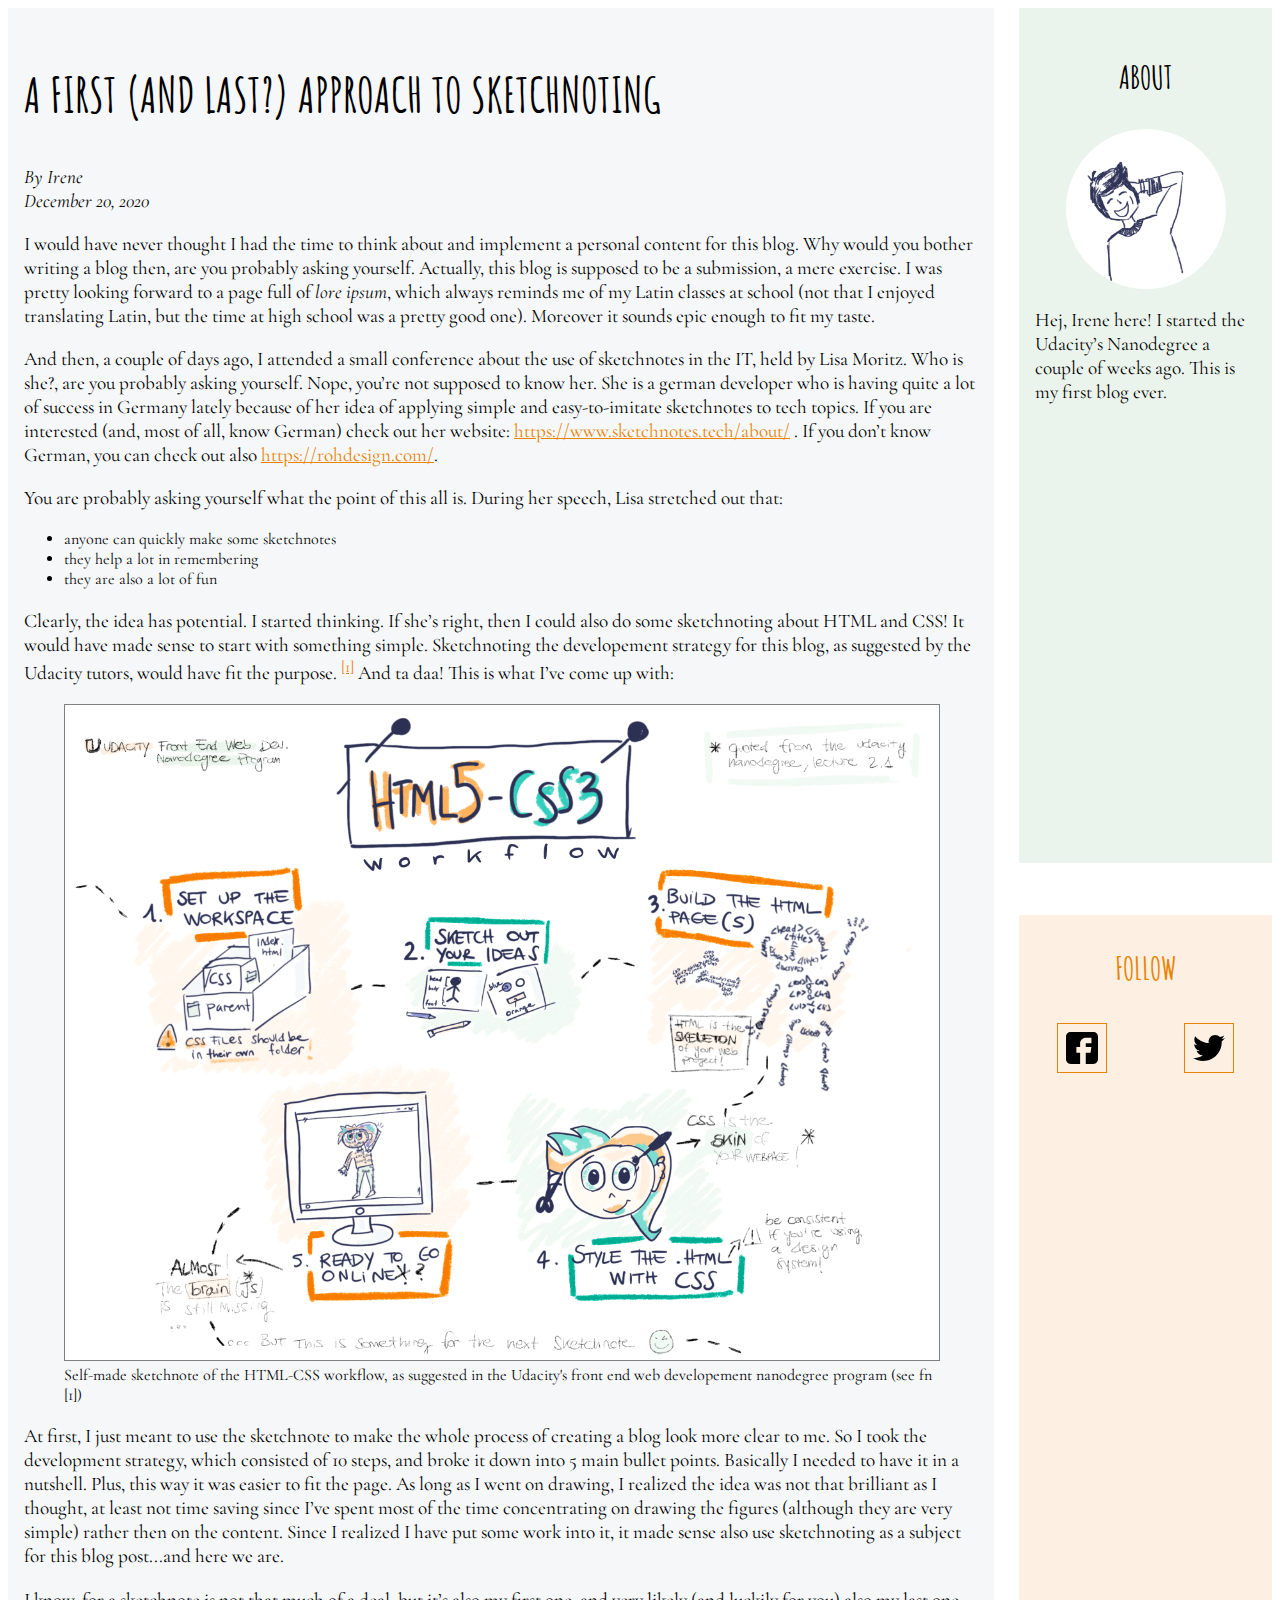
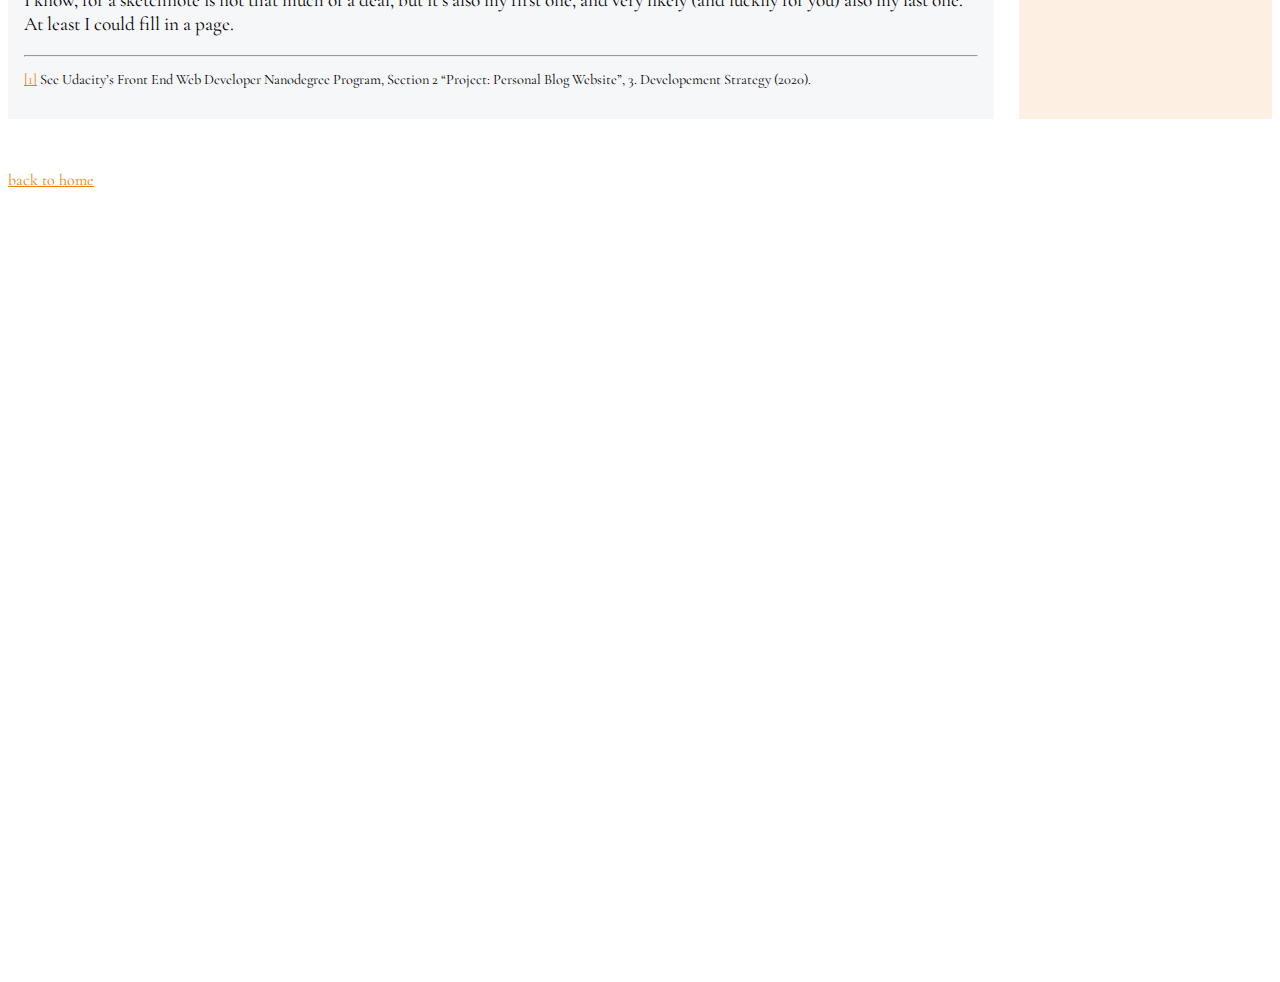
==== blog-post.html @ 9a821e77 "Subject: docs, style create a not-found page inserted an image in the blog-post card Update titles u" ====
<!DOCTYPE html>
<html lang="en" dir="ltr">
  <head>
    <meta charset="utf-8">
    <title>blog post</title>
    <link href="css/blog-post.css" type="text/css" rel="stylesheet" />
  </head>
  <body>
    <div class="grid-pb">
      <div class="main">
        <h2>A first (and last?) approach to sketchnoting</h2>
        <p id="pitalic">By Irene
        <br>
        December 20, 2020
        </p>
        <p>I would have never thought I had the time to think about and implement a personal content for this blog. Why would you bother writing a blog then, are you probably asking yourself. Actually, this blog is supposed to be a submission, a mere exercise. I was pretty looking forward to a page full of <i>lore ipsum</i>, which always reminds me of my Latin classes at school (not that I enjoyed translating Latin, but the time at high school was a pretty good one). Moreover it sounds epic enough to fit my taste. </p>
        <p>And then, a couple of days ago, I attended a small conference about the use of sketchnotes in the IT, held by Lisa Moritz. Who is she?, are you probably asking yourself. Nope, you’re not supposed to know her. She is a german developer who is having quite a lot of success in Germany lately because of her idea of applying simple and easy-to-imitate sketchnotes to tech topics. If you are interested (and, most of all, know German) check out her website:
        <a id="link"href="https://www.sketchnotes.tech/about/">https://www.sketchnotes.tech/about/</a> . If you don’t know German, you can check out also <a id="link"href="https://rohdesign.com/">https://rohdesign.com/</a>. </p>
        <p>You are probably asking yourself what the point of this all is. During her speech, Lisa stretched out that:</p>
          <ul class="typo" id="list">
          <li>anyone can quickly make some sketchnotes</li>
          <li>they help a lot in remembering</li>
          <li>they are also a lot of fun</li>
          </ul>
        <p>Clearly, the idea has potential.
        I started thinking. If she’s right, then I could also do some sketchnoting about HTML and CSS!
        It would have made sense to start with something simple. Sketchnoting the developement strategy for this blog, as suggested by the Udacity tutors, would have fit the purpose. <sup><a href="#fn1" id="link" id="r1">[1]</a></sup> And ta daa! This is what I’ve come up with:
        </p>
        <figure id="sketchnotes">
          <img src="img/Sketchnote_neu.png" id="Sketchnote">
          <figcaption class="typo">Self-made sketchnote of the HTML-CSS workflow, as suggested in the Udacity's front end web developement nanodegree program (see fn [1])</figcaption>
        </figure>
        <p>At first, I just meant to use the sketchnote to make the whole process of creating a blog look more clear to me. So I took the development strategy, which consisted of 10 steps, and broke it down into 5 main bullet points. Basically I needed to have it in a nutshell. Plus, this way it was easier to fit the page.
        As long as I went on drawing, I realized the idea was not that brilliant as I thought, at least not time saving since I’ve spent most of the time concentrating on drawing the figures (although they are very simple) rather then on the content.
        Since I realized I have put some work into it, it made sense also use sketchnoting as a subject for this blog post...and here we are. </p>

        <p>I know, for a sketchnote is not that much of a deal, but it’s also my first one, and very likely (and luckily for you) also my last one.
        At least I could fill in a page.</p>
        <hr>
        <p id="fn1"><a href="#r1" id="link">[1]</a> See Udacity’s Front End Web Developer Nanodegree Program, Section 2 “Project: Personal Blog Website”, 3. Developement Strategy (2020).</p>
      </div>
      <div class="about">
        <div class="about_flex">
          <h3>About</h3>
          <img src="img/Me.png" id="Me">
          <p>Hej, Irene here! I started the Udacity’s Nanodegree a couple of weeks ago. This is my first blog ever.</p>
        </div>
      </div>
      <div class="follow">
        <h3>Follow</h3>
        <div class="social">
          <a href="#" id="social_icon"><img src="img/facebook.svg"></a>
          <a href="#" id="social_icon"><img src="img/twitter.svg"></a>
        </div>
      </div>
      <div class="footer">
        <a href="index.html" id="link">back to home</a>
      </div>
    </div>
  </body>
</html>
---- css/blog-post.css ----
@import "designsystem.css";

.grid-pb {
  display: grid;
  grid-gap: 2%;
  grid-template-columns: auto 20%;
  grid-template-rows: auto 1fr 1fr 1fr;
  grid-template-areas:
  "post about"
  "post about"
  "post follow"
  "footer footer"
}

.main {
  grid-area: post;
  background-color: #F5F7F9;
  padding: 1em;
}

.about {
  grid-area: about;
  background-color: #EBF4EC;
  padding: 1em;
}

.about_flex {
  display: flex;
  flex-direction: column;
  align-items: center;

}

.follow {
  grid-area: follow;
  background-color: #FDF0E3;
  color: #E98305;
  text-align: center;
}

.social {
  display: flex;
  flex-direction: row;
  justify-content: space-around;
}

#social_icon {
  height: 2rem;
  width: 2rem;
  padding: 0.5rem;
  margin: 0.2rem;
  border: 1px solid #E98305;
}

#Sketchnote {
  height: 100%;
  width: 100%;
  border: 1px solid grey;
}

#Me {
  max-width: 10rem;
  max-height: 10rem;
  border-radius: 100px;
  margin-left: 2.5rem;
  margin-right: 2.5rem;
}

#fn1 {
  font-size: 0.9em;
}
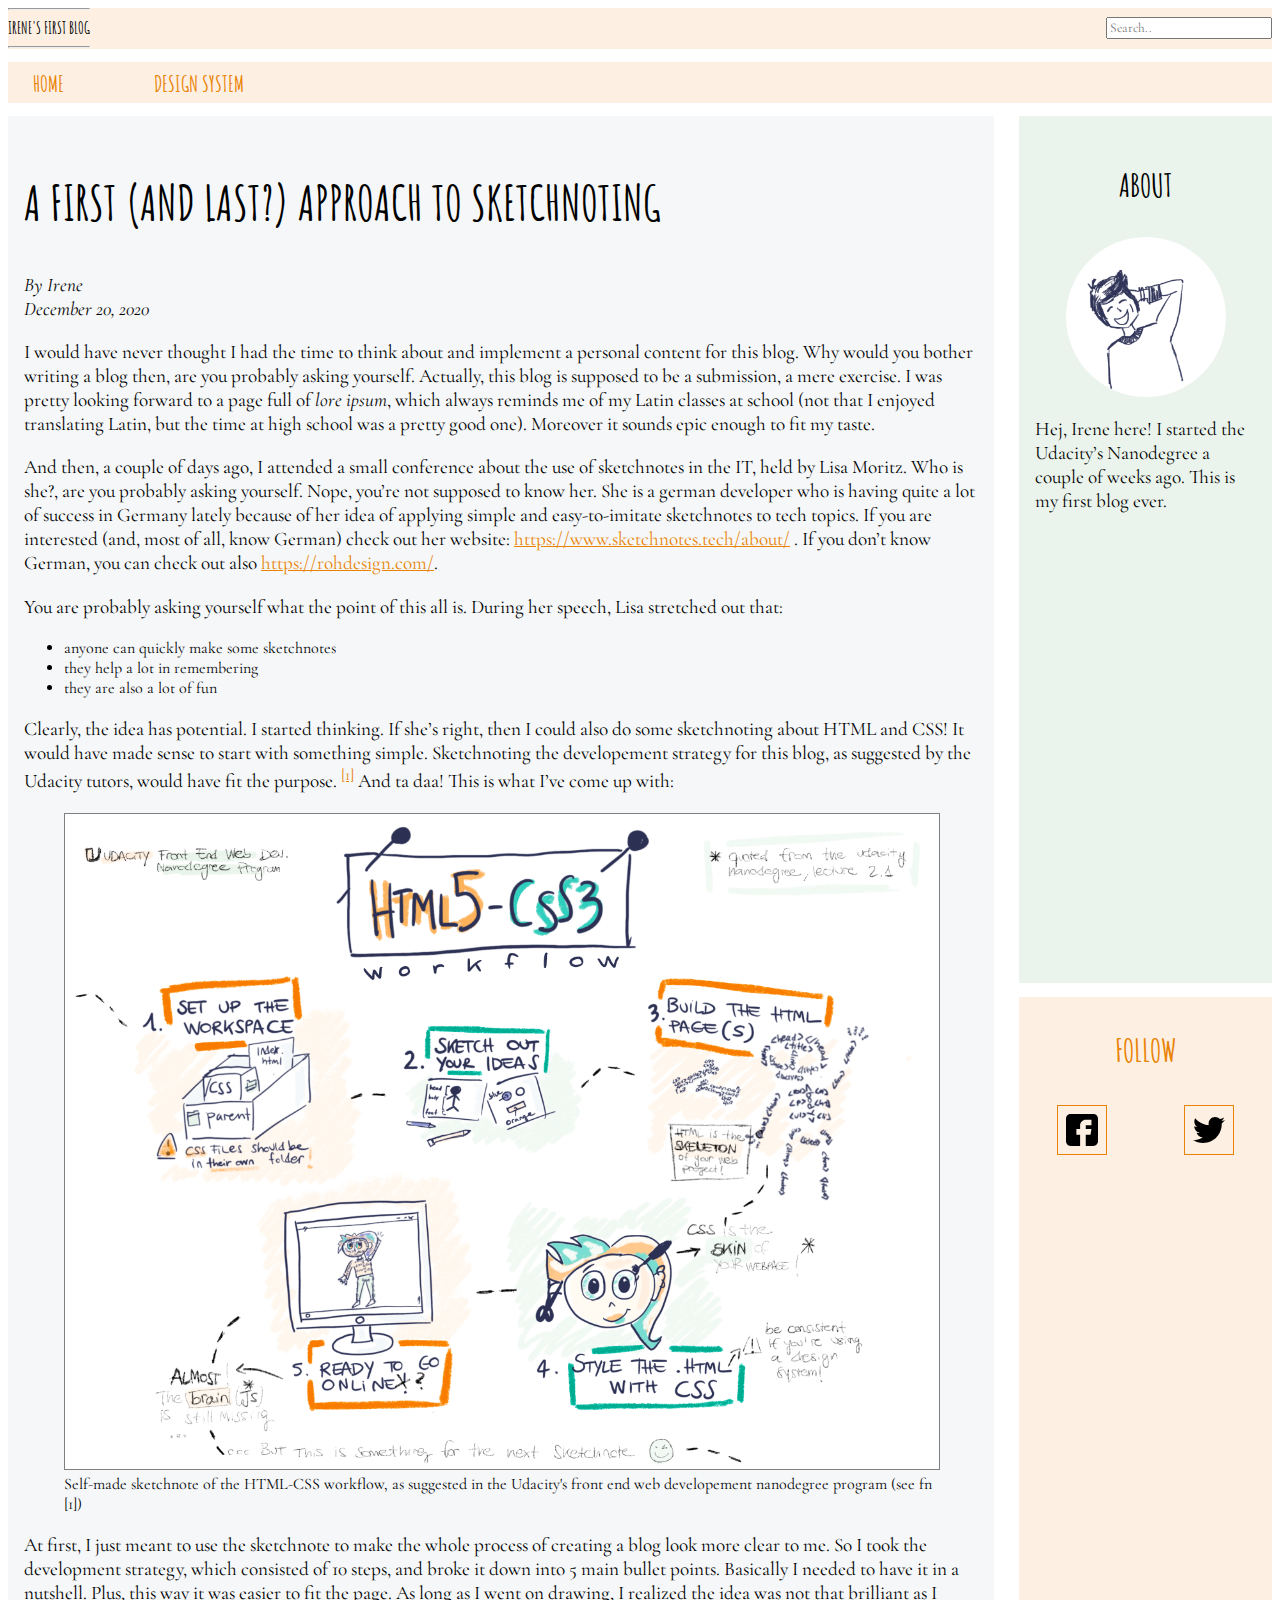
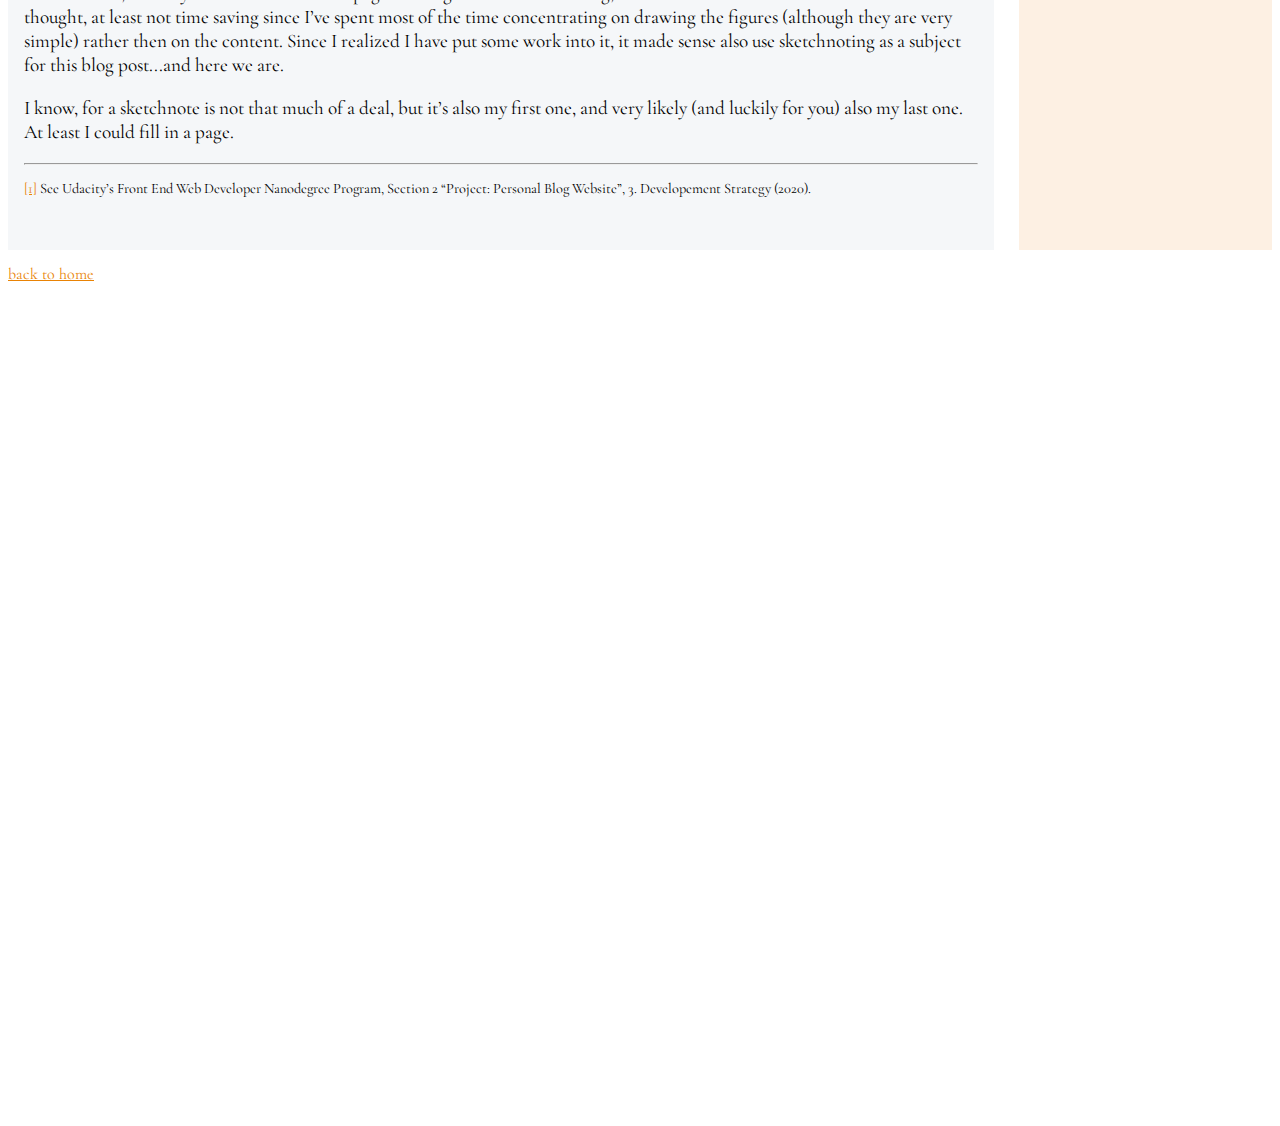
==== commit 75cfeef5: "Subject: docs, style add a header and a navbar to blog-post.html edit the link on notfound.html" ====
--- a/blog-post.html
+++ b/blog-post.html
@@ -7,6 +7,18 @@
   </head>
   <body>
     <div class="grid-pb">
+      <div class="header">
+        <div class="title">
+          <hr>
+          <h4 id="title_post">IRENE'S FIRST BLOG</h4>
+          <hr>
+        </div>
+         <input id="searchbar" type="text" placeholder="Search..">
+        </div>
+      <div class="navbar">
+        <a href="index.html" id="nav_link"><h4 id="nav_item">HOME</h4></a>
+        <a href="designsystem.html" id="nav_link"><h4 id="nav_item">Design System</h4></a>
+      </div>
       <div class="main">
         <h2>A first (and last?) approach to sketchnoting</h2>
         <p id="pitalic">By Irene
--- a/css/blog-post.css
+++ b/css/blog-post.css
@@ -2,14 +2,55 @@
 
 .grid-pb {
   display: grid;
-  grid-gap: 2%;
+  grid-column-gap: 2%;
+  grid-row-gap: 0.5%;
   grid-template-columns: auto 20%;
-  grid-template-rows: auto 1fr 1fr 1fr;
+  grid-template-rows: 1.5% 1.5% auto 1fr 1fr 1fr;
   grid-template-areas:
+  "head head"
+  "nav nav"
   "post about"
   "post about"
   "post follow"
   "footer footer"
+}
+
+.header {
+  grid-area: head;
+  display: flex;
+  flex-direction: row;
+  background-color: #FDF0E3;
+  align-items: center
+}
+
+#title_post {
+  font-size: 1em;
+  margin-top: 5px;
+  margin-bottom: 5px;
+}
+
+#searchbar {
+  margin-left: auto;
+}
+
+.navbar {
+  grid-area: nav;
+  display: flex;
+  flex-direction: row;
+  align-items: center;
+  padding-left: 2%;
+  background-color: #FDF0E3;
+}
+
+#nav_item {
+  margin-right: 4em;
+  color: #E98305;
+  /* color: black; */
+}
+
+#nav_link {
+  color: #E98305;
+  text-decoration: none;
 }
 
 .main {
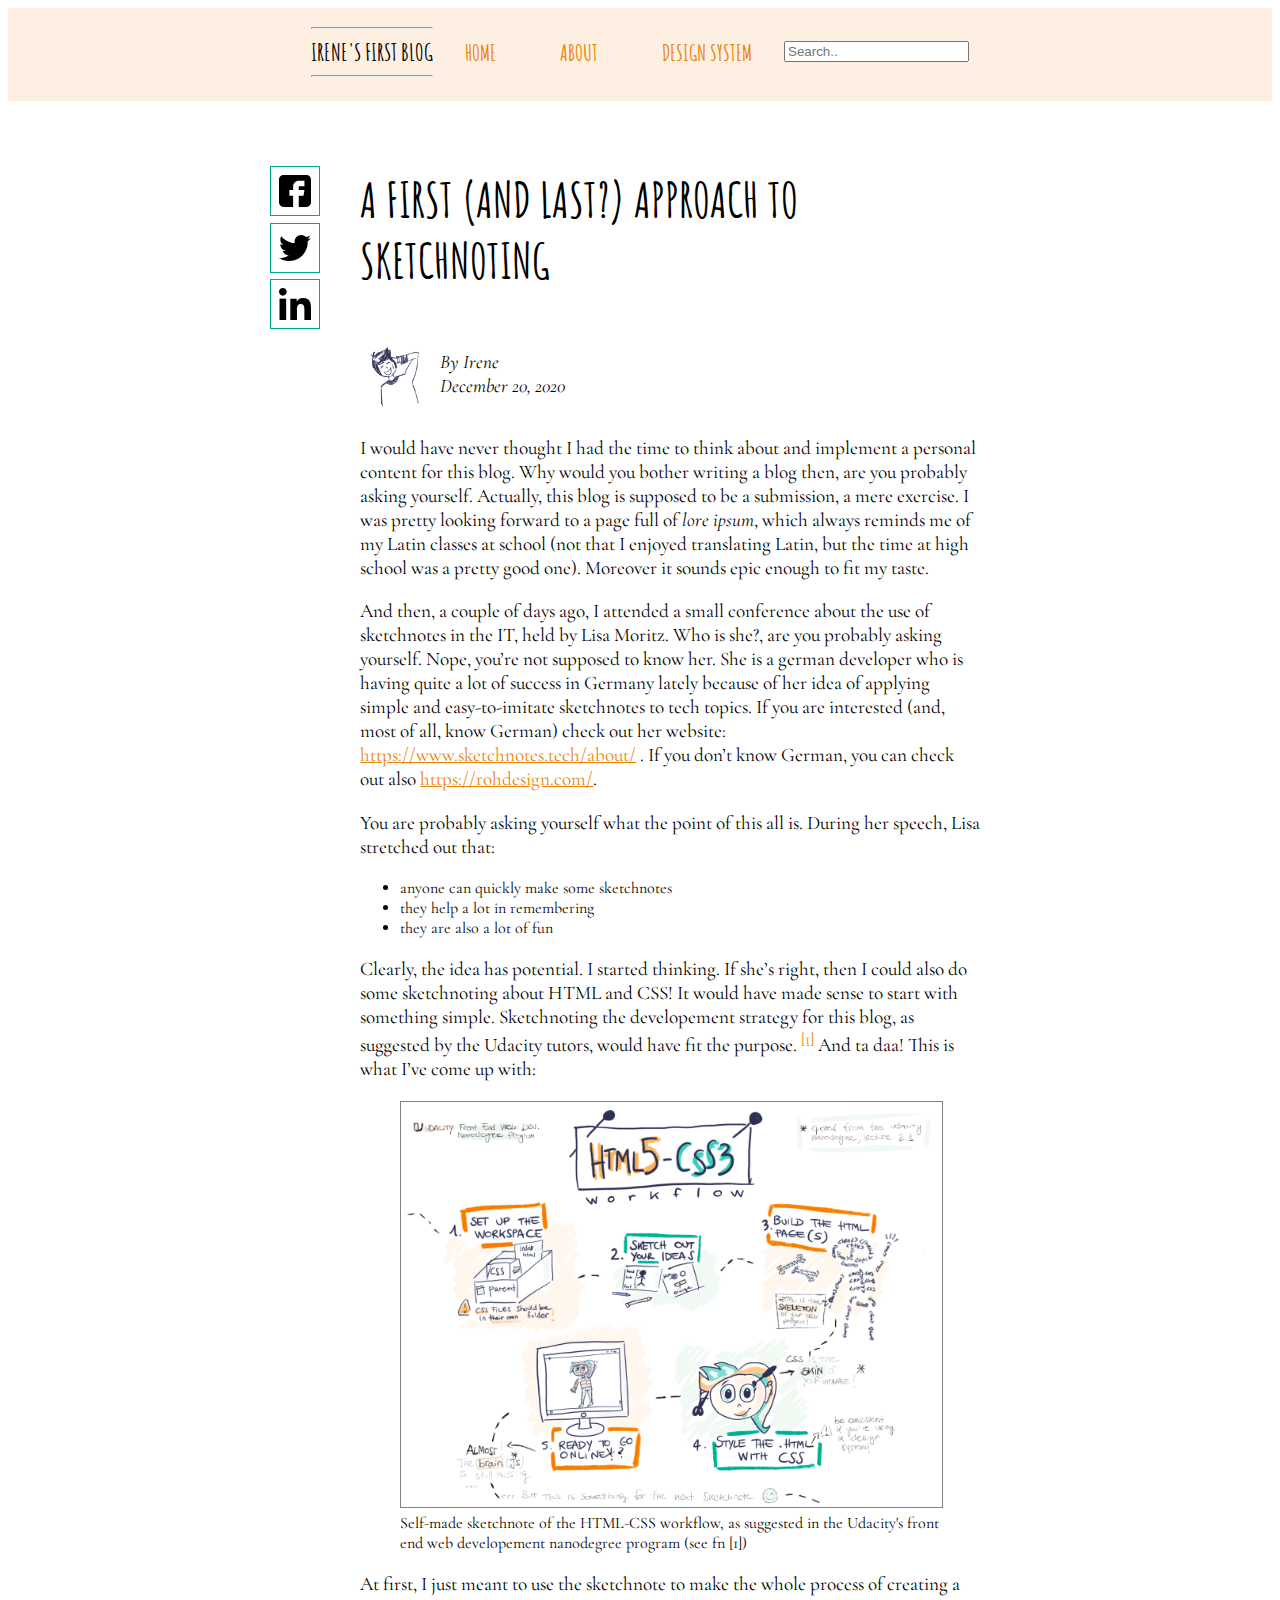
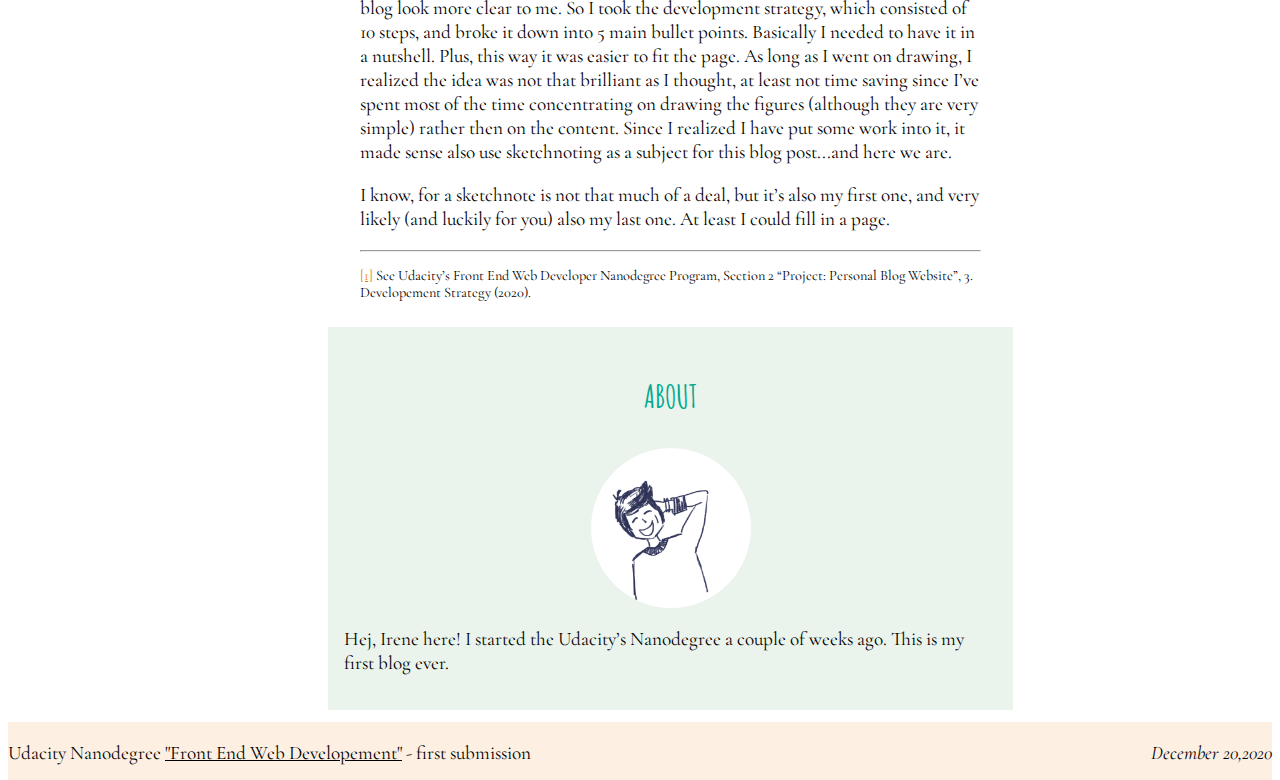
==== commit 0794aee1: "subject:docs,style play around with the structure changed header added spaces left and right for a b" ====
--- a/blog-post.html
+++ b/blog-post.html
@@ -3,43 +3,50 @@
   <head>
     <meta charset="utf-8">
     <title>blog post</title>
-    <link href="css/blog-post.css" type="text/css" rel="stylesheet" />
+    <link href="css/main.css" type="text/css" rel="stylesheet"/>
   </head>
   <body>
     <div class="grid-pb">
-      <div class="header">
-        <div class="title">
-          <hr>
-          <h4 id="title_post">IRENE'S FIRST BLOG</h4>
-          <hr>
+      <header class="header_bpost">
+        <div class="header_content">
+          <div class="title">
+            <hr>
+            <h4 id="title_post">IRENE'S FIRST BLOG</h4>
+            <hr>
+          </div>
+          <nav class="navbar_bpost">
+            <a href="index.html"><h4>HOME</h4></a>
+            <a href="#about"><h4>About</h4></a>
+            <a href="designsystem.html"><h4>Design System</h4></a>
+          </nav>
+          <input id="search_bpost" type="text" placeholder="Search..">
         </div>
-         <input id="searchbar" type="text" placeholder="Search..">
+       </header>
+      <article class="main">
+        <h2>A first (and last?) approach to sketchnoting</h2>
+        <div class="author">
+          <img src="img/Me.png" id="Me_small" alt="selfmade_portrait">
+          <p><em>By Irene
+            <br>
+            December 20, 2020
+          </em>
+          </p>
         </div>
-      <div class="navbar">
-        <a href="index.html" id="nav_link"><h4 id="nav_item">HOME</h4></a>
-        <a href="designsystem.html" id="nav_link"><h4 id="nav_item">Design System</h4></a>
-      </div>
-      <div class="main">
-        <h2>A first (and last?) approach to sketchnoting</h2>
-        <p id="pitalic">By Irene
-        <br>
-        December 20, 2020
-        </p>
         <p>I would have never thought I had the time to think about and implement a personal content for this blog. Why would you bother writing a blog then, are you probably asking yourself. Actually, this blog is supposed to be a submission, a mere exercise. I was pretty looking forward to a page full of <i>lore ipsum</i>, which always reminds me of my Latin classes at school (not that I enjoyed translating Latin, but the time at high school was a pretty good one). Moreover it sounds epic enough to fit my taste. </p>
         <p>And then, a couple of days ago, I attended a small conference about the use of sketchnotes in the IT, held by Lisa Moritz. Who is she?, are you probably asking yourself. Nope, you’re not supposed to know her. She is a german developer who is having quite a lot of success in Germany lately because of her idea of applying simple and easy-to-imitate sketchnotes to tech topics. If you are interested (and, most of all, know German) check out her website:
-        <a id="link"href="https://www.sketchnotes.tech/about/">https://www.sketchnotes.tech/about/</a> . If you don’t know German, you can check out also <a id="link"href="https://rohdesign.com/">https://rohdesign.com/</a>. </p>
+        <a href="https://www.sketchnotes.tech/about/">https://www.sketchnotes.tech/about/</a> . If you don’t know German, you can check out also <a href="https://rohdesign.com/">https://rohdesign.com/</a>. </p>
         <p>You are probably asking yourself what the point of this all is. During her speech, Lisa stretched out that:</p>
-          <ul class="typo" id="list">
+          <ul>
           <li>anyone can quickly make some sketchnotes</li>
           <li>they help a lot in remembering</li>
           <li>they are also a lot of fun</li>
           </ul>
         <p>Clearly, the idea has potential.
         I started thinking. If she’s right, then I could also do some sketchnoting about HTML and CSS!
-        It would have made sense to start with something simple. Sketchnoting the developement strategy for this blog, as suggested by the Udacity tutors, would have fit the purpose. <sup><a href="#fn1" id="link" id="r1">[1]</a></sup> And ta daa! This is what I’ve come up with:
+        It would have made sense to start with something simple. Sketchnoting the developement strategy for this blog, as suggested by the Udacity tutors, would have fit the purpose. <sup><a href="#fn1" id="r1">[1]</a></sup> And ta daa! This is what I’ve come up with:
         </p>
         <figure id="sketchnotes">
-          <img src="img/Sketchnote_neu.png" id="Sketchnote">
+          <img src="img/Sketchnote_neu.png" alt="my_sketchnote" id="Sketchnote">
           <figcaption class="typo">Self-made sketchnote of the HTML-CSS workflow, as suggested in the Udacity's front end web developement nanodegree program (see fn [1])</figcaption>
         </figure>
         <p>At first, I just meant to use the sketchnote to make the whole process of creating a blog look more clear to me. So I took the development strategy, which consisted of 10 steps, and broke it down into 5 main bullet points. Basically I needed to have it in a nutshell. Plus, this way it was easier to fit the page.
@@ -49,25 +56,29 @@
         <p>I know, for a sketchnote is not that much of a deal, but it’s also my first one, and very likely (and luckily for you) also my last one.
         At least I could fill in a page.</p>
         <hr>
-        <p id="fn1"><a href="#r1" id="link">[1]</a> See Udacity’s Front End Web Developer Nanodegree Program, Section 2 “Project: Personal Blog Website”, 3. Developement Strategy (2020).</p>
-      </div>
-      <div class="about">
+        <p id="fn1"><a href="#r1">[1]</a> See Udacity’s Front End Web Developer Nanodegree Program, Section 2 “Project: Personal Blog Website”, 3. Developement Strategy (2020).</p>
+      </article>
+      <article class="about" id="about">
         <div class="about_flex">
           <h3>About</h3>
-          <img src="img/Me.png" id="Me">
+          <img src="img/Me.png" id="Me" alt="selfmade_portrait">
           <p>Hej, Irene here! I started the Udacity’s Nanodegree a couple of weeks ago. This is my first blog ever.</p>
         </div>
-      </div>
-      <div class="follow">
-        <h3>Follow</h3>
+      </article>
+      <article class="follow">
+        <!-- <h3>Follow</h3> -->
         <div class="social">
-          <a href="#" id="social_icon"><img src="img/facebook.svg"></a>
-          <a href="#" id="social_icon"><img src="img/twitter.svg"></a>
+          <a href="#"><img src="img/facebook.svg" alt="fb_logo"></a>
+          <a href="#"><img src="img/twitter.svg" alt="twitter_logo"></a>
+          <a href="#"><img src="img/linkedin.svg" alt="linkedin_logo"></a>
         </div>
-      </div>
-      <div class="footer">
-        <a href="index.html" id="link">back to home</a>
-      </div>
+      </article>
+      <footer class="footer">
+        <p>Udacity Nanodegree <u>"Front End Web Developement"</u> - first submission</p>
+        <p id="date">
+          <em>December 20,2020</em>
+        </p>
+      </footer>
     </div>
   </body>
 </html>
--- a/css/main.css
+++ b/css/main.css
@@ -0,0 +1,3 @@
+@import "designsystem.css";
+@import "index.css";
+@import "blog-post.css";
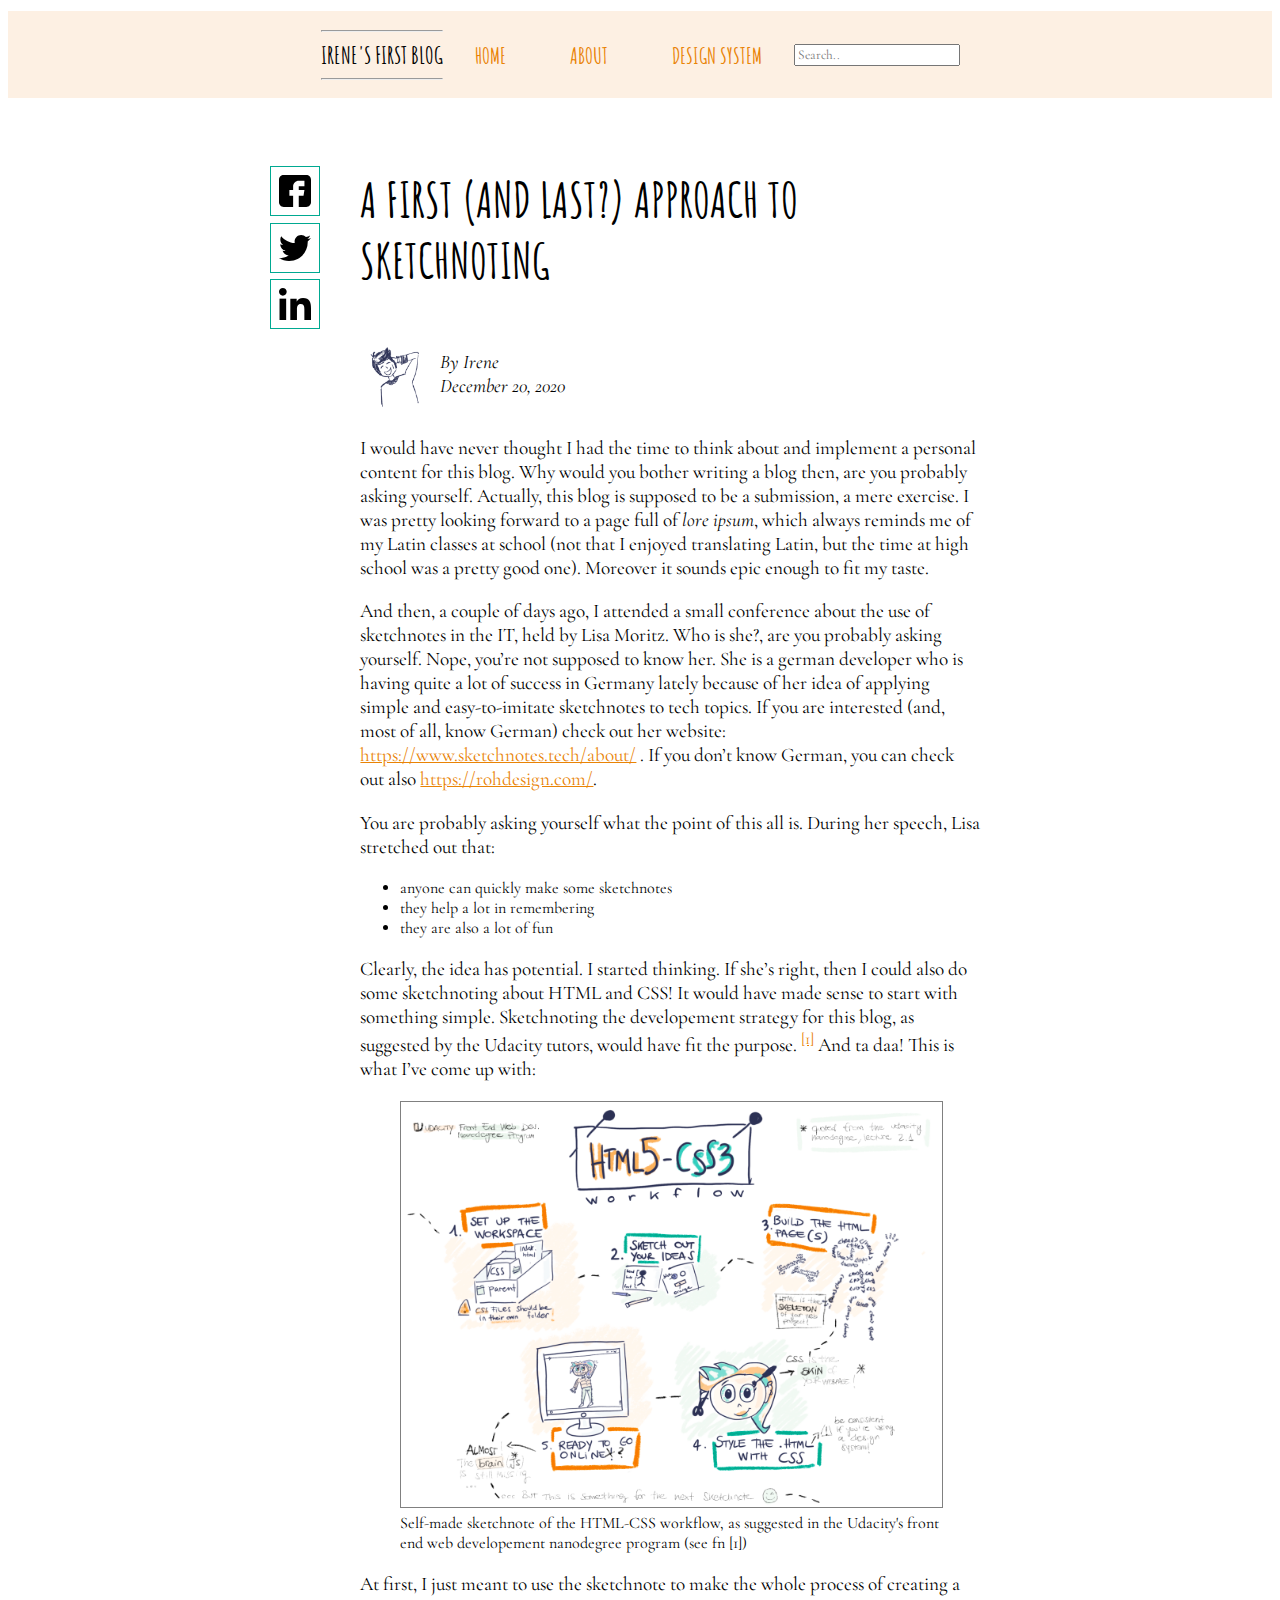
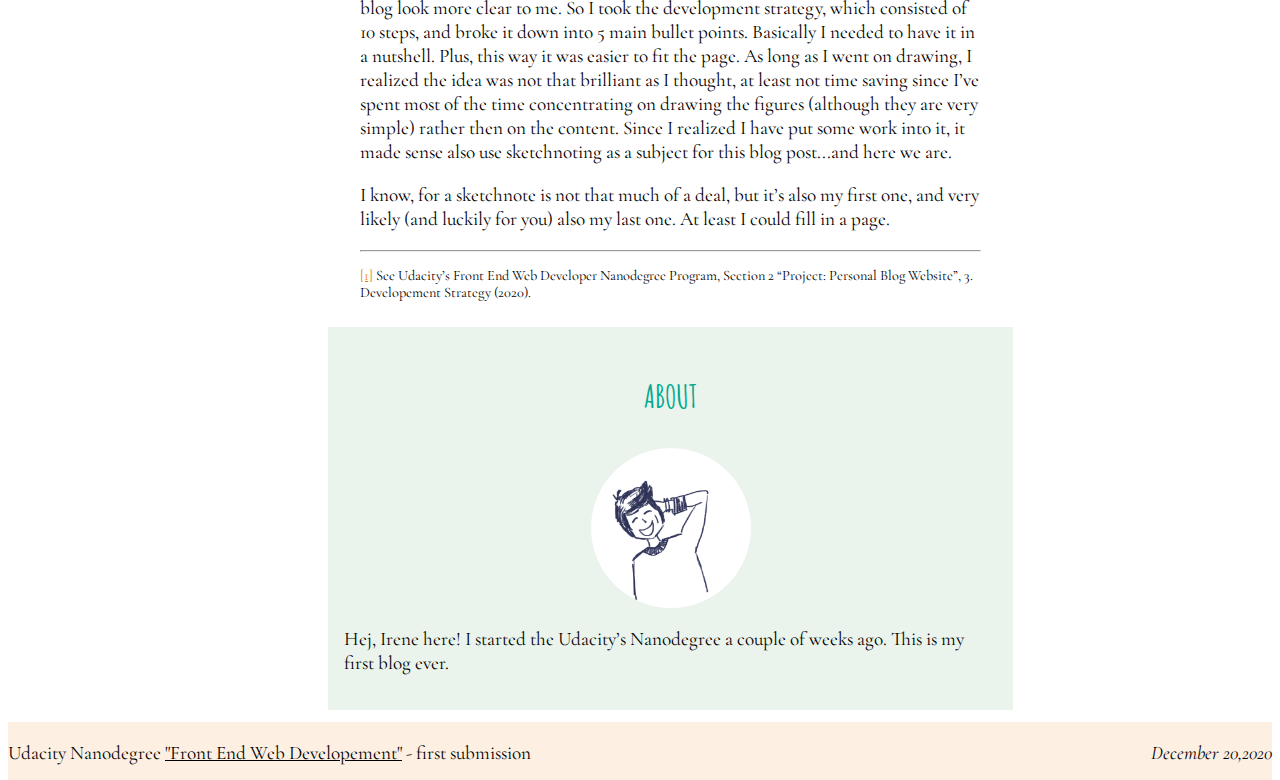
==== commit 476b82ba: "docs the index.html and blog-post.html are now responsive" ====
--- a/blog-post.html
+++ b/blog-post.html
@@ -2,6 +2,7 @@
 <html lang="en" dir="ltr">
   <head>
     <meta charset="utf-8">
+    <meta name="viewport" content="width=device-width, initial-scale=1.0">
     <title>blog post</title>
     <link href="css/main.css" type="text/css" rel="stylesheet"/>
   </head>
@@ -19,7 +20,7 @@
             <a href="#about"><h4>About</h4></a>
             <a href="designsystem.html"><h4>Design System</h4></a>
           </nav>
-          <input id="search_bpost" type="text" placeholder="Search..">
+          <input class="searchbar" id="search_bpost" type="text" placeholder="Search..">
         </div>
        </header>
       <article class="main">
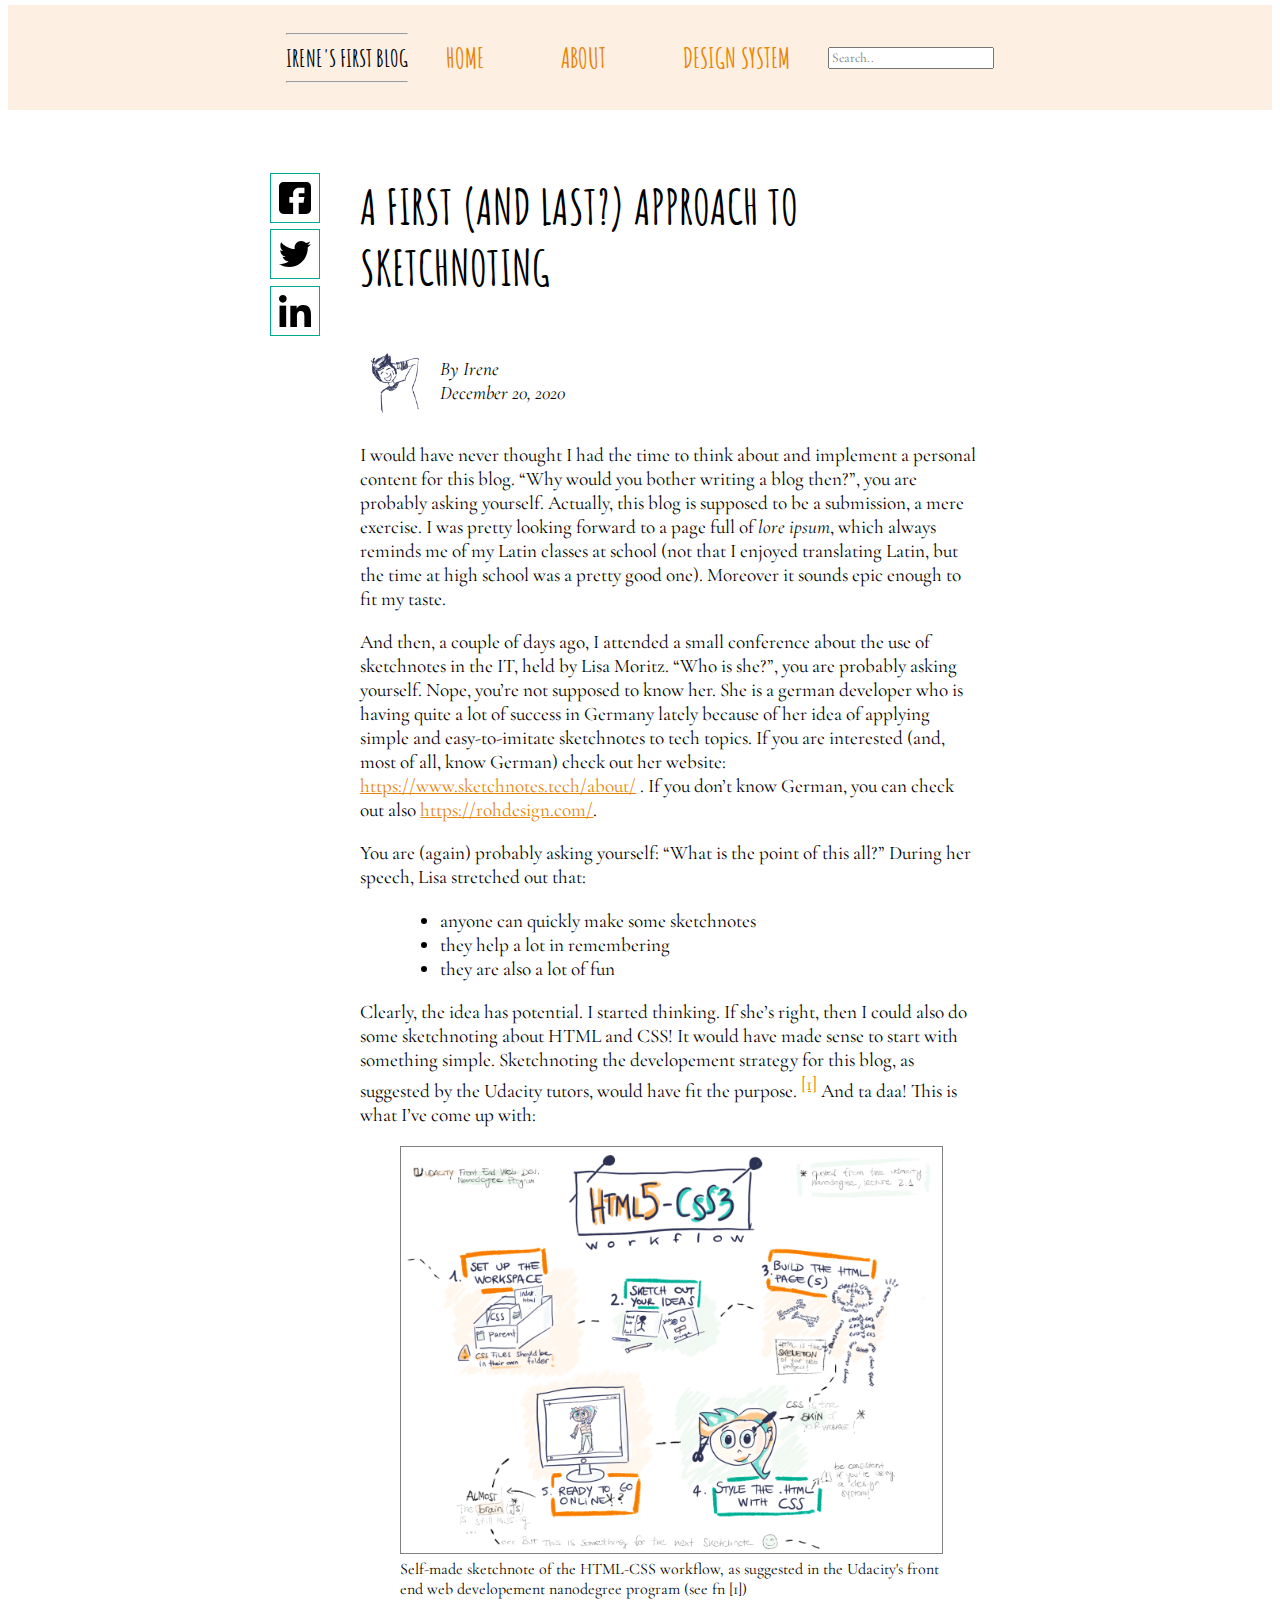
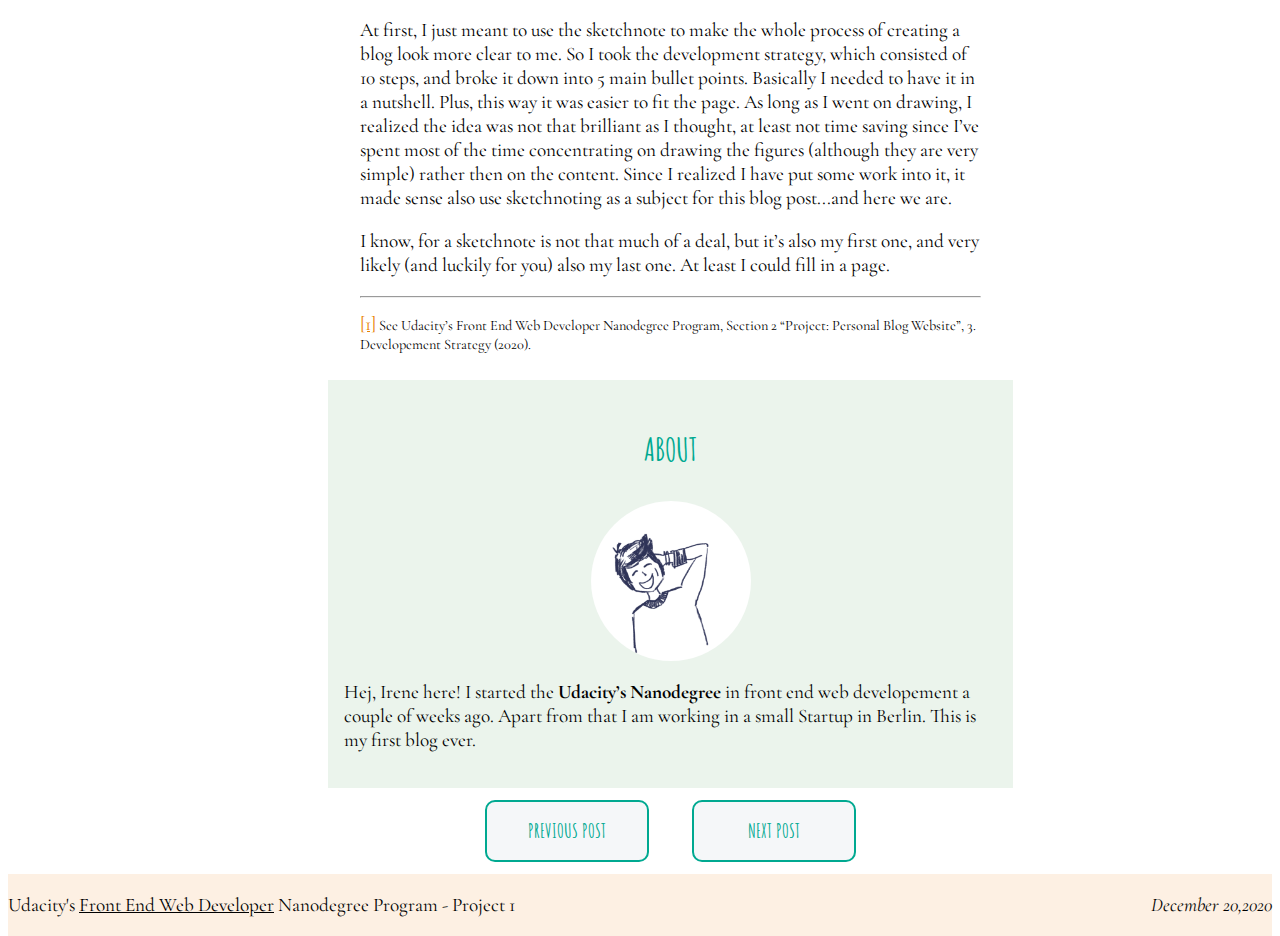
==== commit 853a4cdb: "subject:docs, style all pages are now responsive iterate design system add an hover to nav and butto" ====
--- a/blog-post.html
+++ b/blog-post.html
@@ -10,7 +10,7 @@
     <div class="grid-pb">
       <header class="header_bpost">
         <div class="header_content">
-          <div class="title">
+          <div class="title_bpost">
             <hr>
             <h4 id="title_post">IRENE'S FIRST BLOG</h4>
             <hr>
@@ -23,6 +23,14 @@
           <input class="searchbar" id="search_bpost" type="text" placeholder="Search..">
         </div>
        </header>
+      <article class="follow">
+         <!-- <h3>Follow</h3> -->
+         <div class="social">
+           <a href="#"><img src="img/facebook.svg" alt="fb_logo"></a>
+           <a href="#"><img src="img/twitter.svg" alt="twitter_logo"></a>
+           <a href="#"><img src="img/linkedin.svg" alt="linkedin_logo"></a>
+         </div>
+       </article>
       <article class="main">
         <h2>A first (and last?) approach to sketchnoting</h2>
         <div class="author">
@@ -33,21 +41,23 @@
           </em>
           </p>
         </div>
-        <p>I would have never thought I had the time to think about and implement a personal content for this blog. Why would you bother writing a blog then, are you probably asking yourself. Actually, this blog is supposed to be a submission, a mere exercise. I was pretty looking forward to a page full of <i>lore ipsum</i>, which always reminds me of my Latin classes at school (not that I enjoyed translating Latin, but the time at high school was a pretty good one). Moreover it sounds epic enough to fit my taste. </p>
-        <p>And then, a couple of days ago, I attended a small conference about the use of sketchnotes in the IT, held by Lisa Moritz. Who is she?, are you probably asking yourself. Nope, you’re not supposed to know her. She is a german developer who is having quite a lot of success in Germany lately because of her idea of applying simple and easy-to-imitate sketchnotes to tech topics. If you are interested (and, most of all, know German) check out her website:
+        <p>I would have never thought I had the time to think about and implement a personal content for this blog. <q>Why would you bother writing a blog then?</q>, you are probably asking yourself. Actually, this blog is supposed to be a submission, a mere exercise. I was pretty looking forward to a page full of <i>lore ipsum</i>, which always reminds me of my Latin classes at school (not that I enjoyed translating Latin, but the time at high school was a pretty good one). Moreover it sounds epic enough to fit my taste. </p>
+        <p>And then, a couple of days ago, I attended a small conference about the use of sketchnotes in the IT, held by Lisa Moritz. <q>Who is she?</q>, you are probably asking yourself. Nope, you’re not supposed to know her. She is a german developer who is having quite a lot of success in Germany lately because of her idea of applying simple and easy-to-imitate sketchnotes to tech topics. If you are interested (and, most of all, know German) check out her website:
         <a href="https://www.sketchnotes.tech/about/">https://www.sketchnotes.tech/about/</a> . If you don’t know German, you can check out also <a href="https://rohdesign.com/">https://rohdesign.com/</a>. </p>
-        <p>You are probably asking yourself what the point of this all is. During her speech, Lisa stretched out that:</p>
+        <p>You are (again) probably asking yourself: <q>What is the point of this all?</q> During her speech, Lisa stretched out that:</p>
+        <blockquote cite="Lisa Moritz, Innoq-Day (https://technologyday.innoq.com/programm/sketchnotes-in-der-it)">
           <ul>
-          <li>anyone can quickly make some sketchnotes</li>
-          <li>they help a lot in remembering</li>
-          <li>they are also a lot of fun</li>
+            <li>anyone can quickly make some sketchnotes</li>
+            <li>they help a lot in remembering</li>
+            <li>they are also a lot of fun</li>
           </ul>
+        </blockquote>
         <p>Clearly, the idea has potential.
         I started thinking. If she’s right, then I could also do some sketchnoting about HTML and CSS!
         It would have made sense to start with something simple. Sketchnoting the developement strategy for this blog, as suggested by the Udacity tutors, would have fit the purpose. <sup><a href="#fn1" id="r1">[1]</a></sup> And ta daa! This is what I’ve come up with:
         </p>
         <figure id="sketchnotes">
-          <img src="img/Sketchnote_neu.png" alt="my_sketchnote" id="Sketchnote">
+          <img src="img/Sketchnote_neu.png" alt="my_sketchnote" id="Sketchnote_img">
           <figcaption class="typo">Self-made sketchnote of the HTML-CSS workflow, as suggested in the Udacity's front end web developement nanodegree program (see fn [1])</figcaption>
         </figure>
         <p>At first, I just meant to use the sketchnote to make the whole process of creating a blog look more clear to me. So I took the development strategy, which consisted of 10 steps, and broke it down into 5 main bullet points. Basically I needed to have it in a nutshell. Plus, this way it was easier to fit the page.
@@ -59,23 +69,20 @@
         <hr>
         <p id="fn1"><a href="#r1">[1]</a> See Udacity’s Front End Web Developer Nanodegree Program, Section 2 “Project: Personal Blog Website”, 3. Developement Strategy (2020).</p>
       </article>
-      <article class="about" id="about">
+      <article class="about">
         <div class="about_flex">
           <h3>About</h3>
           <img src="img/Me.png" id="Me" alt="selfmade_portrait">
-          <p>Hej, Irene here! I started the Udacity’s Nanodegree a couple of weeks ago. This is my first blog ever.</p>
+          <p>Hej, Irene here! I started the <strong>Udacity’s Nanodegree</strong> in front end web developement a couple of weeks ago. Apart from that I am working in a small Startup in Berlin.
+            This is my first blog ever.</p>
         </div>
       </article>
-      <article class="follow">
-        <!-- <h3>Follow</h3> -->
-        <div class="social">
-          <a href="#"><img src="img/facebook.svg" alt="fb_logo"></a>
-          <a href="#"><img src="img/twitter.svg" alt="twitter_logo"></a>
-          <a href="#"><img src="img/linkedin.svg" alt="linkedin_logo"></a>
-        </div>
+      <article class="more_posts">
+          <a href="notfound.html" class="link_button">Previous Post</a>
+          <a href="notfound.html" class="link_button">Next Post</a>
       </article>
       <footer class="footer">
-        <p>Udacity Nanodegree <u>"Front End Web Developement"</u> - first submission</p>
+        <p>Udacity's <u>Front End Web Developer</u> Nanodegree Program - Project 1</p>
         <p id="date">
           <em>December 20,2020</em>
         </p>
--- a/css/main.css
+++ b/css/main.css
@@ -1,3 +1,4 @@
 @import "designsystem.css";
 @import "index.css";
 @import "blog-post.css";
+@import "notfound.css"
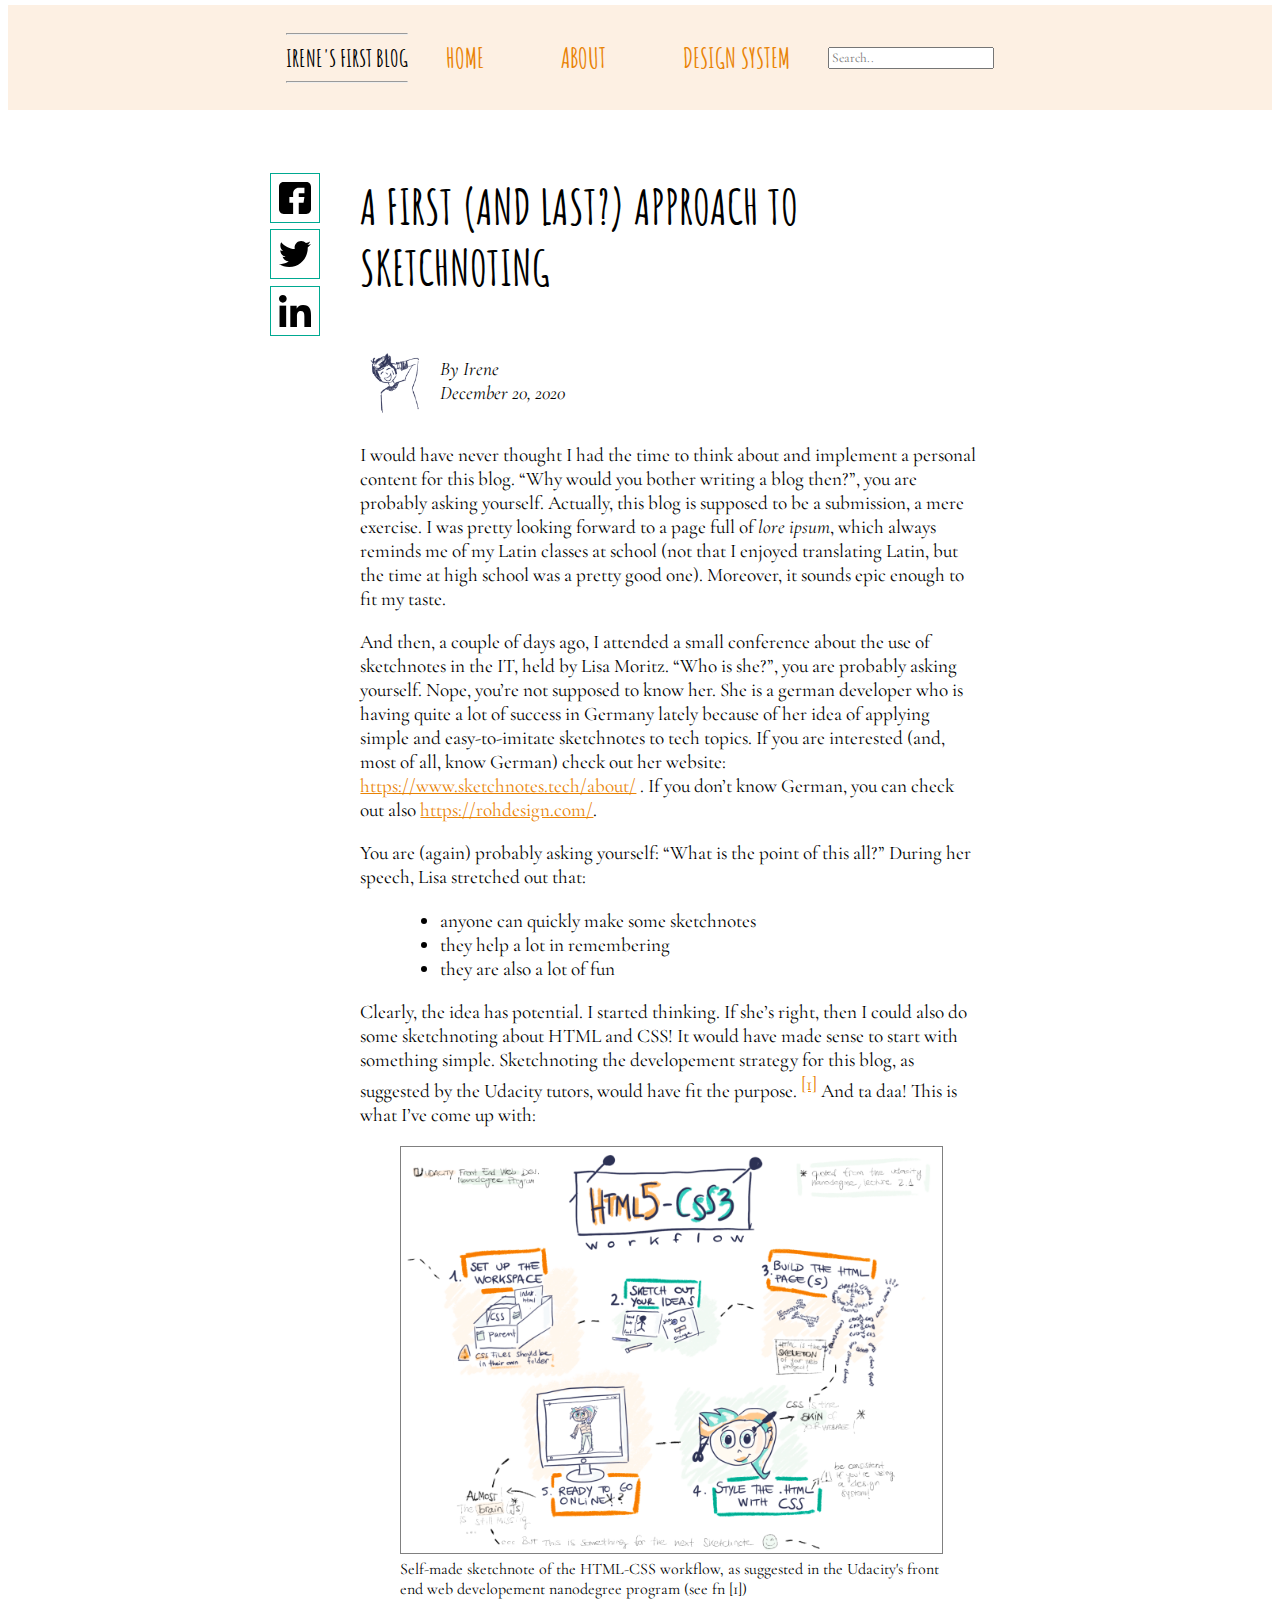
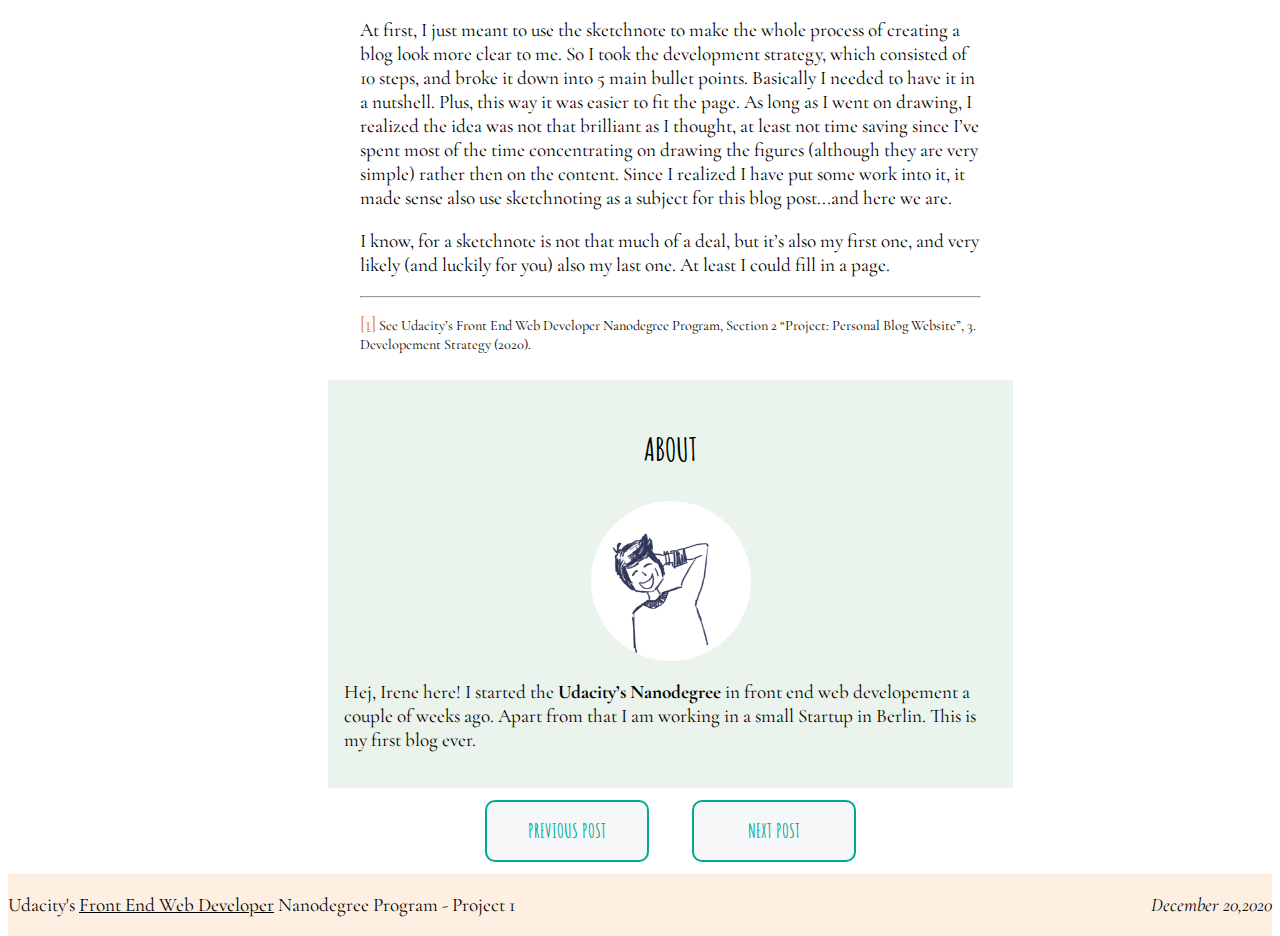
==== commit ec716217: "style,docs: do some refine" ====
--- a/blog-post.html
+++ b/blog-post.html
@@ -17,14 +17,13 @@
           </div>
           <nav class="navbar_bpost">
             <a href="index.html"><h4>HOME</h4></a>
-            <a href="#about"><h4>About</h4></a>
+            <a href="#about_ref"><h4>About</h4></a>
             <a href="designsystem.html"><h4>Design System</h4></a>
           </nav>
           <input class="searchbar" id="search_bpost" type="text" placeholder="Search..">
         </div>
        </header>
       <article class="follow">
-         <!-- <h3>Follow</h3> -->
          <div class="social">
            <a href="#"><img src="img/facebook.svg" alt="fb_logo"></a>
            <a href="#"><img src="img/twitter.svg" alt="twitter_logo"></a>
@@ -41,7 +40,7 @@
           </em>
           </p>
         </div>
-        <p>I would have never thought I had the time to think about and implement a personal content for this blog. <q>Why would you bother writing a blog then?</q>, you are probably asking yourself. Actually, this blog is supposed to be a submission, a mere exercise. I was pretty looking forward to a page full of <i>lore ipsum</i>, which always reminds me of my Latin classes at school (not that I enjoyed translating Latin, but the time at high school was a pretty good one). Moreover it sounds epic enough to fit my taste. </p>
+        <p>I would have never thought I had the time to think about and implement a personal content for this blog. <q>Why would you bother writing a blog then?</q>, you are probably asking yourself. Actually, this blog is supposed to be a submission, a mere exercise. I was pretty looking forward to a page full of <i>lore ipsum</i>, which always reminds me of my Latin classes at school (not that I enjoyed translating Latin, but the time at high school was a pretty good one). Moreover, it sounds epic enough to fit my taste. </p>
         <p>And then, a couple of days ago, I attended a small conference about the use of sketchnotes in the IT, held by Lisa Moritz. <q>Who is she?</q>, you are probably asking yourself. Nope, you’re not supposed to know her. She is a german developer who is having quite a lot of success in Germany lately because of her idea of applying simple and easy-to-imitate sketchnotes to tech topics. If you are interested (and, most of all, know German) check out her website:
         <a href="https://www.sketchnotes.tech/about/">https://www.sketchnotes.tech/about/</a> . If you don’t know German, you can check out also <a href="https://rohdesign.com/">https://rohdesign.com/</a>. </p>
         <p>You are (again) probably asking yourself: <q>What is the point of this all?</q> During her speech, Lisa stretched out that:</p>
@@ -69,10 +68,10 @@
         <hr>
         <p id="fn1"><a href="#r1">[1]</a> See Udacity’s Front End Web Developer Nanodegree Program, Section 2 “Project: Personal Blog Website”, 3. Developement Strategy (2020).</p>
       </article>
-      <article class="about">
+      <article class="about" id="about_ref">
         <div class="about_flex">
           <h3>About</h3>
-          <img src="img/Me.png" id="Me" alt="selfmade_portrait">
+          <img src="img/Me.png" class="Me" alt="selfmade_portrait">
           <p>Hej, Irene here! I started the <strong>Udacity’s Nanodegree</strong> in front end web developement a couple of weeks ago. Apart from that I am working in a small Startup in Berlin.
             This is my first blog ever.</p>
         </div>
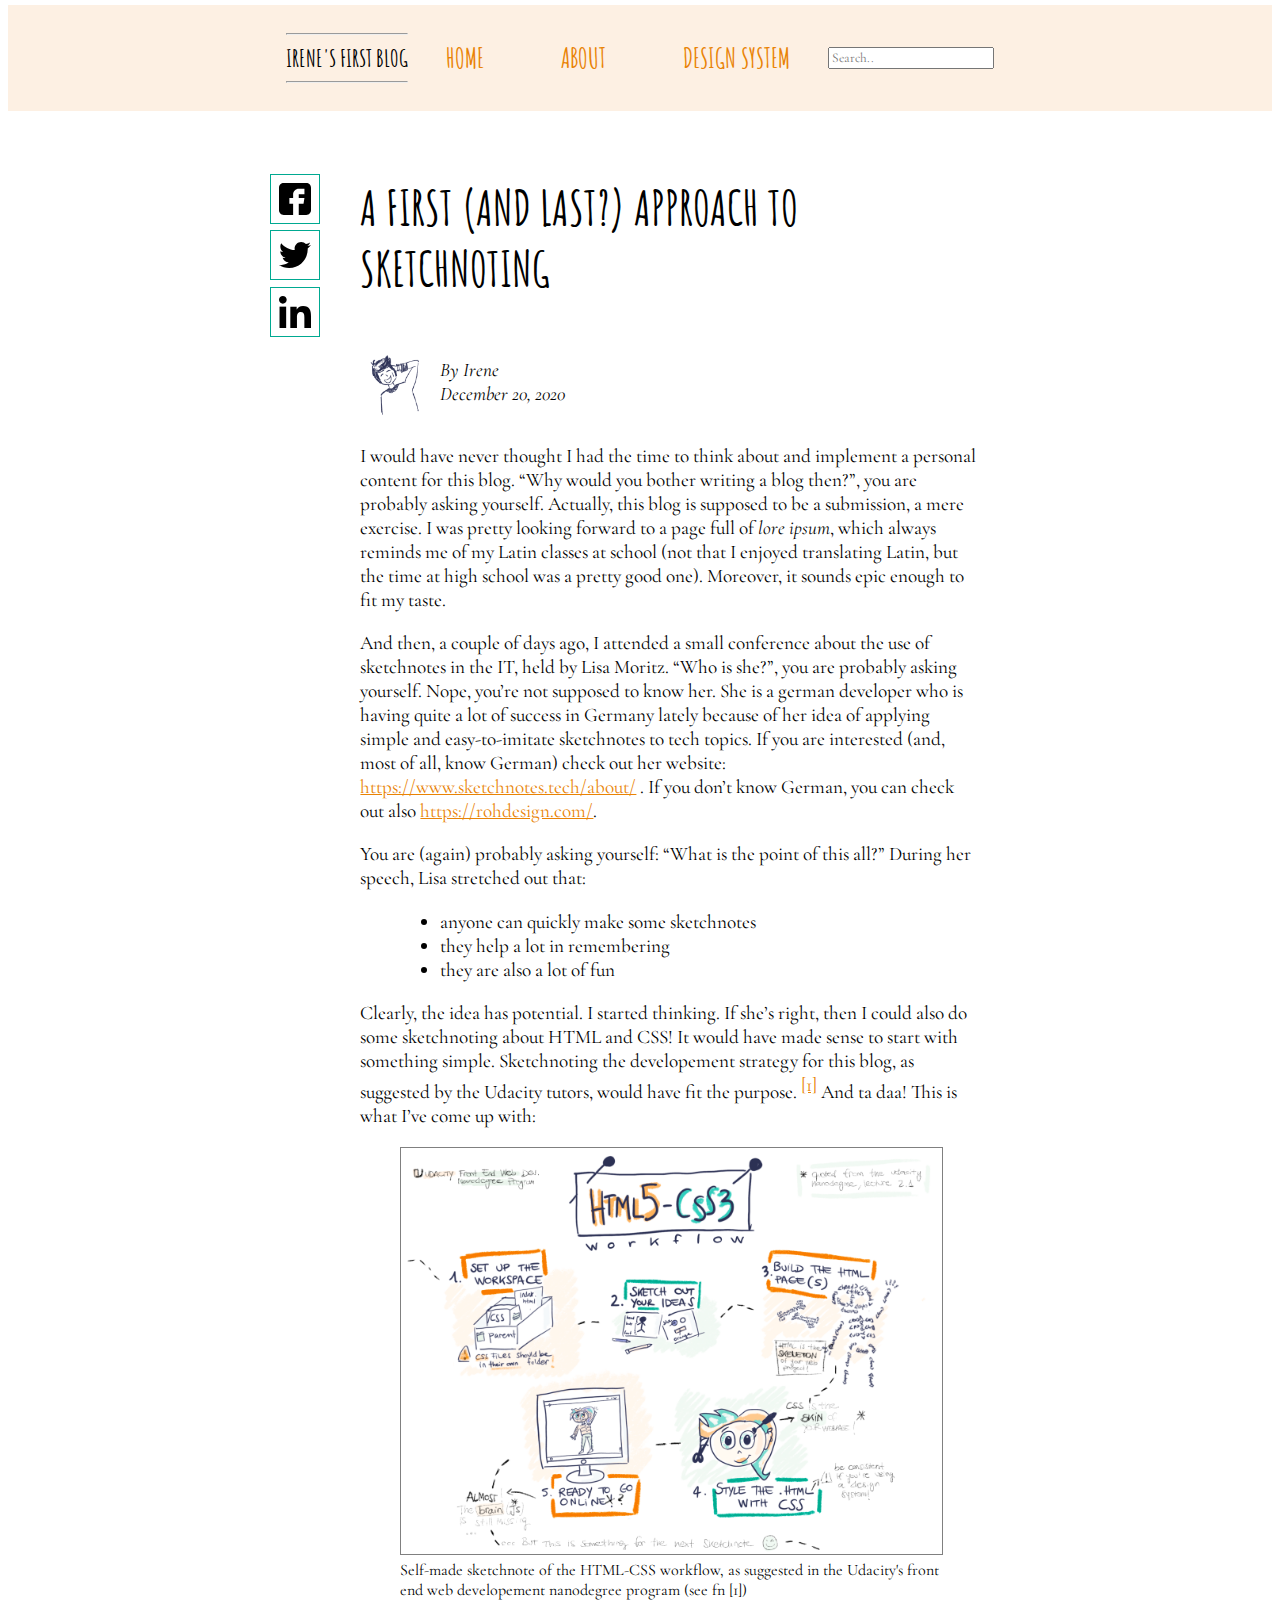
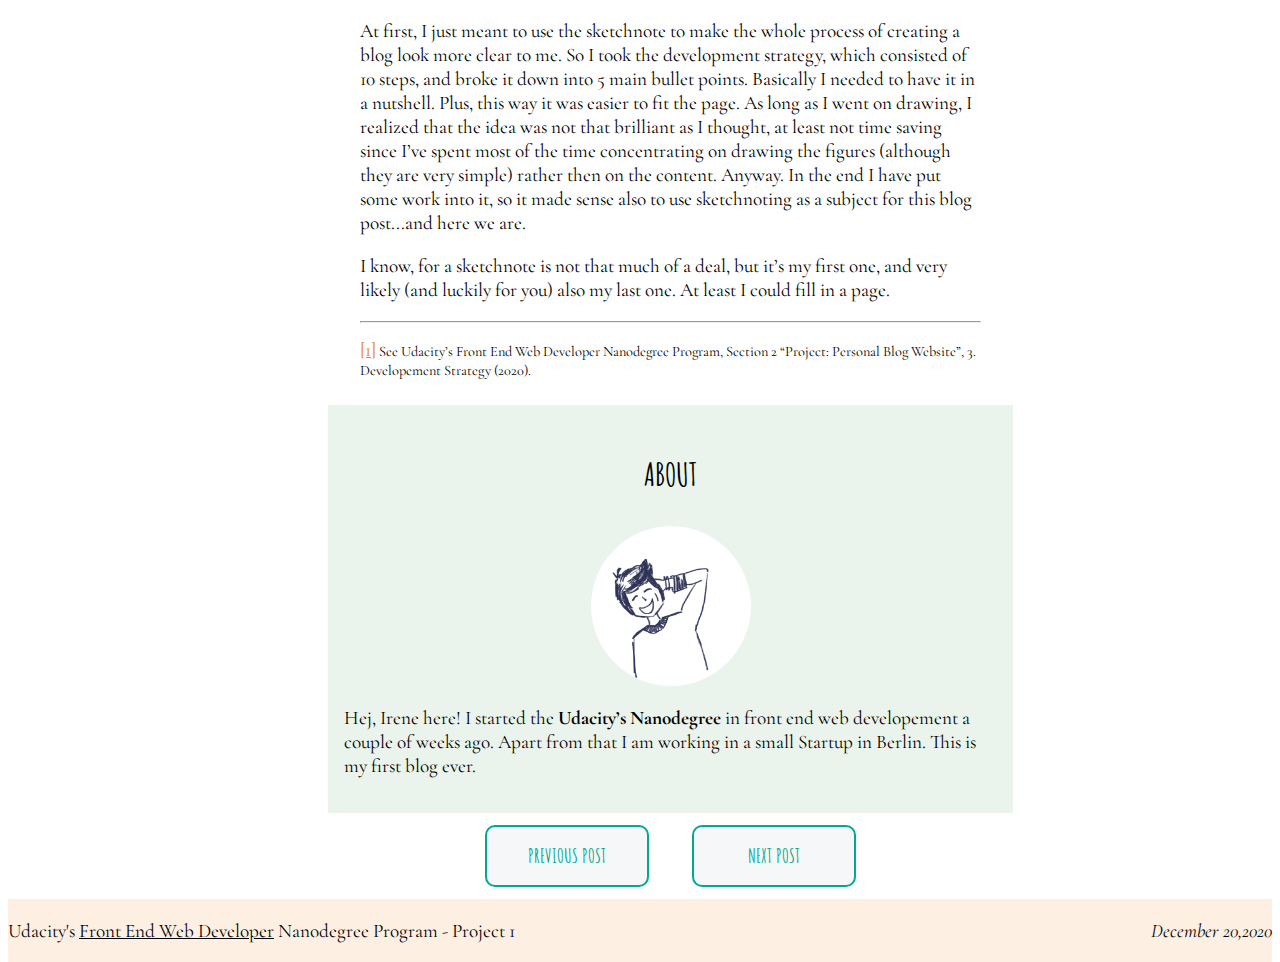
==== commit 7f7acfdd: "docs, style: ident everything, test responsiveness, test links." ====
--- a/blog-post.html
+++ b/blog-post.html
@@ -4,7 +4,7 @@
     <meta charset="utf-8">
     <meta name="viewport" content="width=device-width, initial-scale=1.0">
     <title>blog post</title>
-    <link href="css/main.css" type="text/css" rel="stylesheet"/>
+    <link href="css/main.css" rel="stylesheet"/>
   </head>
   <body>
     <div class="grid-pb">
@@ -16,22 +16,22 @@
             <hr>
           </div>
           <nav class="navbar_bpost">
-            <a href="index.html"><h4>HOME</h4></a>
-            <a href="#about_ref"><h4>About</h4></a>
-            <a href="designsystem.html"><h4>Design System</h4></a>
+            <a href="index.html" class="nav_pb_item"><h4>HOME</h4></a>
+            <a href="#about_ref" class="nav_pb_item"><h4>About</h4></a>
+            <a href="designsystem.html" class="nav_pb_item"><h4>Design System</h4></a>
           </nav>
           <input class="searchbar" id="search_bpost" type="text" placeholder="Search..">
         </div>
        </header>
       <article class="follow">
          <div class="social">
-           <a href="#"><img src="img/facebook.svg" alt="fb_logo"></a>
-           <a href="#"><img src="img/twitter.svg" alt="twitter_logo"></a>
-           <a href="#"><img src="img/linkedin.svg" alt="linkedin_logo"></a>
+           <a href="#" class="s_item_pb"><img src="img/facebook.svg" alt="fb_logo"></a>
+           <a href="#" class="s_item_pb"><img src="img/twitter.svg" alt="twitter_logo"></a>
+           <a href="#" class="s_item_pb"><img src="img/linkedin.svg" alt="linkedin_logo"></a>
          </div>
        </article>
       <article class="main">
-        <h2>A first (and last?) approach to sketchnoting</h2>
+        <h2 id="post_title">A first (and last?) approach to sketchnoting</h2>
         <div class="author">
           <img src="img/Me.png" id="Me_small" alt="selfmade_portrait">
           <p><em>By Irene
@@ -44,7 +44,7 @@
         <p>And then, a couple of days ago, I attended a small conference about the use of sketchnotes in the IT, held by Lisa Moritz. <q>Who is she?</q>, you are probably asking yourself. Nope, you’re not supposed to know her. She is a german developer who is having quite a lot of success in Germany lately because of her idea of applying simple and easy-to-imitate sketchnotes to tech topics. If you are interested (and, most of all, know German) check out her website:
         <a href="https://www.sketchnotes.tech/about/">https://www.sketchnotes.tech/about/</a> . If you don’t know German, you can check out also <a href="https://rohdesign.com/">https://rohdesign.com/</a>. </p>
         <p>You are (again) probably asking yourself: <q>What is the point of this all?</q> During her speech, Lisa stretched out that:</p>
-        <blockquote cite="Lisa Moritz, Innoq-Day (https://technologyday.innoq.com/programm/sketchnotes-in-der-it)">
+        <blockquote cite="https://technologyday.innoq.com/programm/sketchnotes-in-der-it">
           <ul>
             <li>anyone can quickly make some sketchnotes</li>
             <li>they help a lot in remembering</li>
@@ -60,11 +60,9 @@
           <figcaption class="typo">Self-made sketchnote of the HTML-CSS workflow, as suggested in the Udacity's front end web developement nanodegree program (see fn [1])</figcaption>
         </figure>
         <p>At first, I just meant to use the sketchnote to make the whole process of creating a blog look more clear to me. So I took the development strategy, which consisted of 10 steps, and broke it down into 5 main bullet points. Basically I needed to have it in a nutshell. Plus, this way it was easier to fit the page.
-        As long as I went on drawing, I realized the idea was not that brilliant as I thought, at least not time saving since I’ve spent most of the time concentrating on drawing the figures (although they are very simple) rather then on the content.
-        Since I realized I have put some work into it, it made sense also use sketchnoting as a subject for this blog post...and here we are. </p>
-
-        <p>I know, for a sketchnote is not that much of a deal, but it’s also my first one, and very likely (and luckily for you) also my last one.
-        At least I could fill in a page.</p>
+        As long as I went on drawing, I realized that the idea was not that brilliant as I thought, at least not time saving since I’ve spent most of the time concentrating on drawing the figures (although they are very simple) rather then on the content.
+        Anyway. In the end I have put some work into it, so it made sense also to use sketchnoting as a subject for this blog post...and here we are.</p>
+        <p>I know, for a sketchnote is not that much of a deal, but it’s my first one, and very likely (and luckily for you) also my last one. At least I could fill in a page.</p>
         <hr>
         <p id="fn1"><a href="#r1">[1]</a> See Udacity’s Front End Web Developer Nanodegree Program, Section 2 “Project: Personal Blog Website”, 3. Developement Strategy (2020).</p>
       </article>
